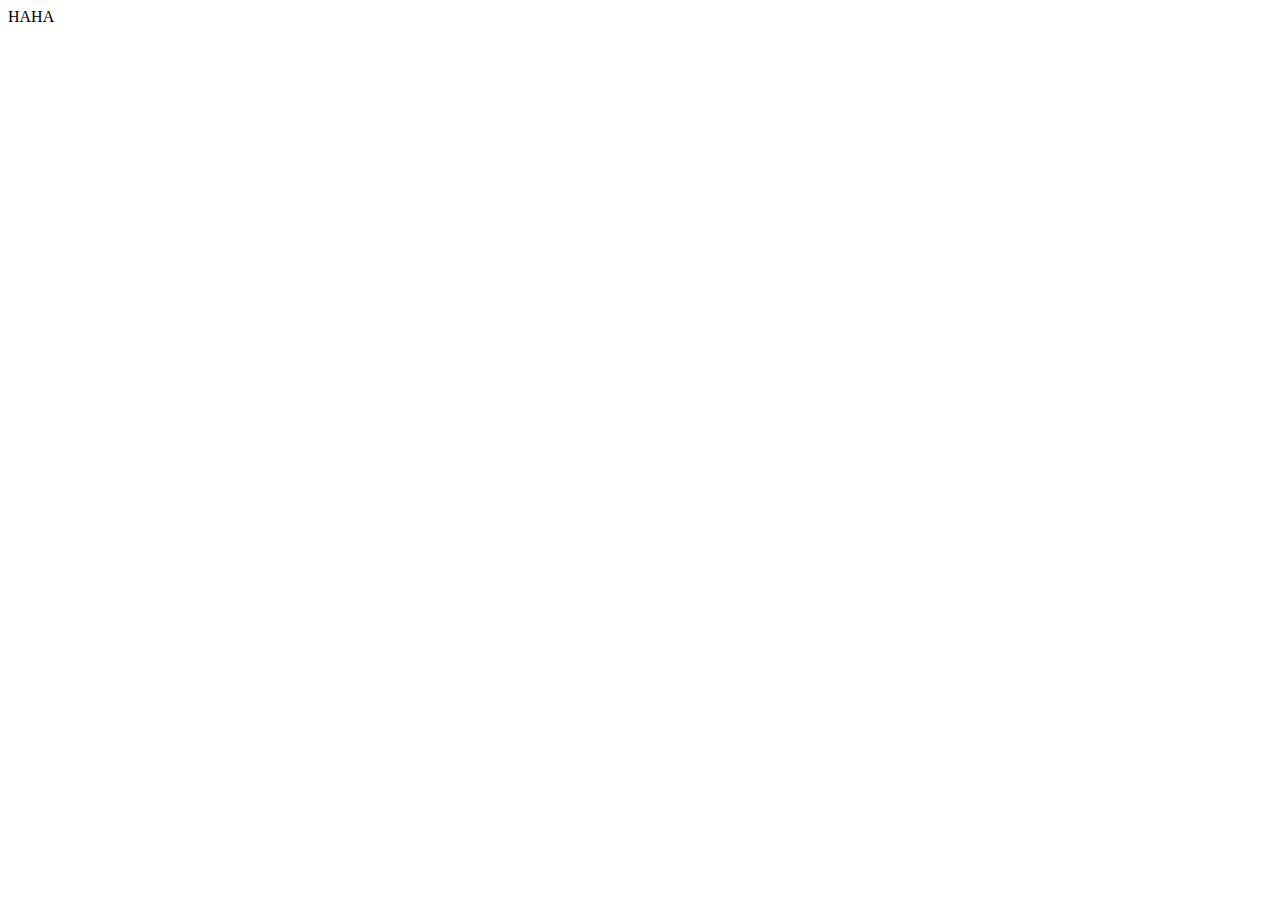
==== index.html @ 31ad7d95 "init" ====
<!DOCTYPE html>
<html>
    <head>
        <meta name="viewport" content="width=device-width, initial-scale=1.0">
        <title>My Resume</title>
        <link rel="stylesheet" href="">
    </head>
    <body>
        HAHA
        
        <script src="" async defer></script>
    </body>
</html>
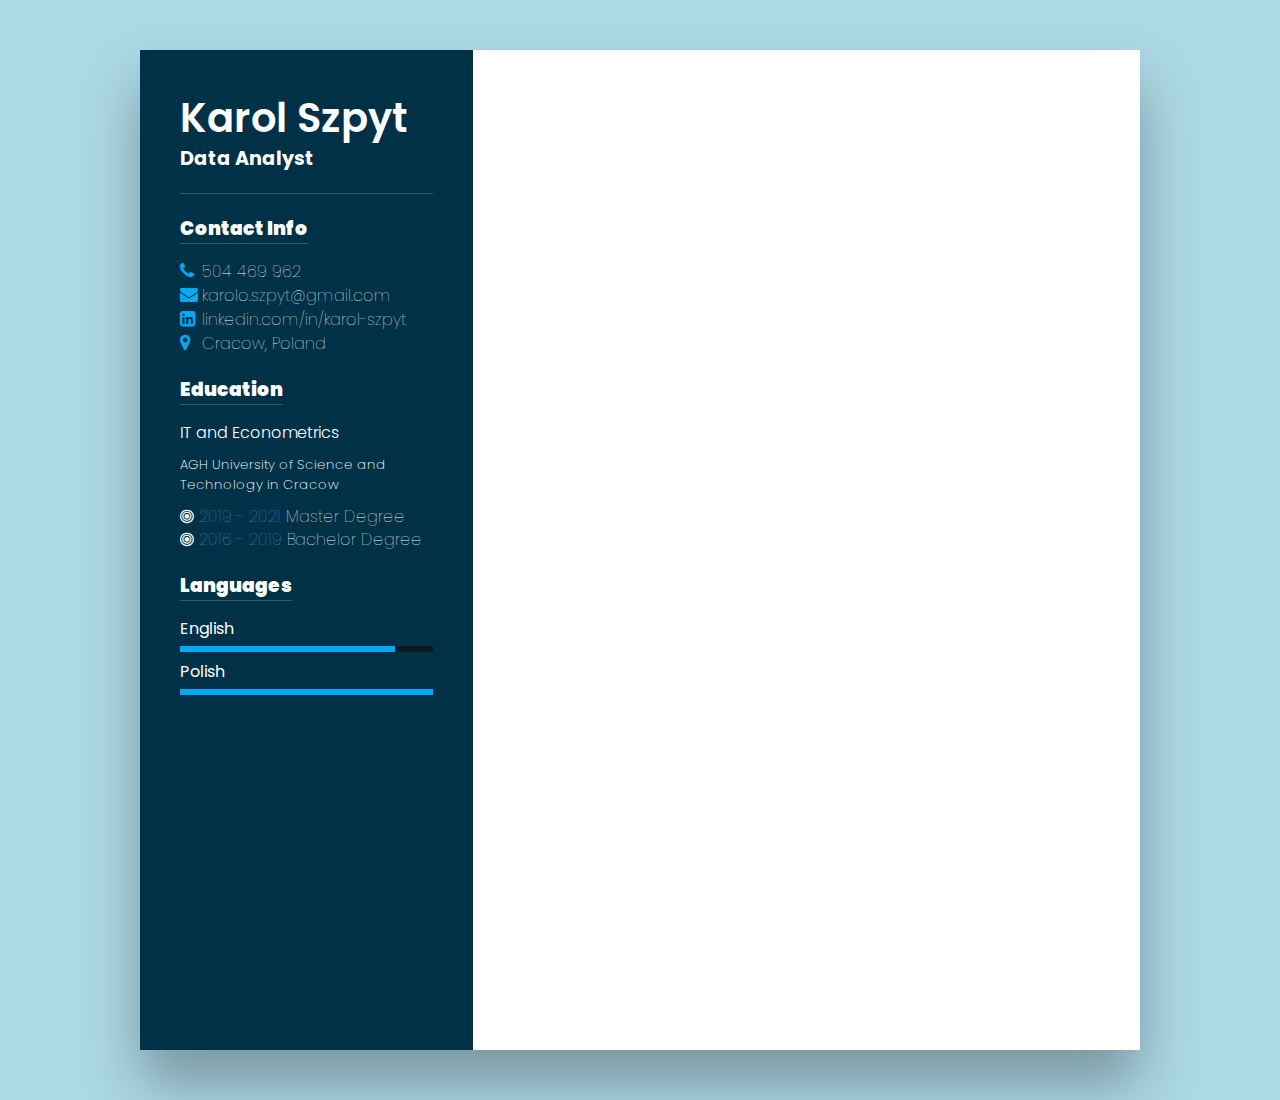
==== commit 3ed114fb: "changes" ====
--- a/index.html
+++ b/index.html
@@ -3,11 +3,72 @@
     <head>
         <meta name="viewport" content="width=device-width, initial-scale=1.0">
         <title>My Resume</title>
-        <link rel="stylesheet" href="">
+        <link rel="stylesheet" type="text/css" href="style.css">
+        <link rel="stylesheet" href="https://cdnjs.cloudflare.com/ajax/libs/font-awesome/4.7.0/css/font-awesome.css" integrity="sha512-5A8nwdMOWrSz20fDsjczgUidUBR8liPYU+WymTZP1lmY9G6Oc7HlZv156XqnsgNUzTyMefFTcsFH/tnJE/+xBg==" crossorigin="anonymous" referrerpolicy="no-referrer" />
     </head>
     <body>
-        HAHA
-        
-        <script src="" async defer></script>
+        <div class="container">
+            <div class="left_side">
+                <div class="profile_text">
+                    <h1 class="name_surname">Karol Szpyt</h1>
+                    <h2 class="job_position">Data Analyst</h2>
+                </div>
+                <div class="contact_info">
+                    <h3>Contact Info</h3>
+                    <ul>
+                        <li>
+                            <span class="icon"><i class="fa fa-phone" aria-hidden="true"></i></span>
+                            <span class="text">504 469 962</span>
+                        </li>
+                        <li>
+                            <span class="icon"><i class="fa fa-envelope" aria-hidden="true"></i></span>
+                            <span class="text">karolo.szpyt@gmail.com</span>
+                        </li>
+                        <li>
+                            <span class="icon"><i class="fa fa-linkedin-square" aria-hidden="true"></i></span>
+                            <span class="text">linkedin.com/in/karol-szpyt</span>
+                        </li>
+                        <li>
+                            <span class="icon"><i class="fa fa-map-marker" aria-hidden="true"></i></span>
+                            <span class="text">Cracow, Poland</span>
+                        </li>
+                    </ul>
+                </div>
+                <div class="education">
+                    <h3 class="education_title">Education</h3>
+                    <h4> IT and Econometrics</h4>
+                    <h5>AGH University of Science and Technology in Cracow</h5>
+                    <ul>
+                        <li>
+                            <span class="icon"><i class="fa fa-bullseye" aria-hidden="true"></i></span>
+                            <span class="years">2019 - 2021</span><span> Master Degree</span>
+                        </li>
+                        <li>
+                            <span class="icon"><i class="fa fa-bullseye" aria-hidden="true"></i></span>
+                            <span class="years">2016 - 2019</span><span> Bachelor Degree</span>
+                        </li>
+                    </ul>
+                </div>
+                <div class="languages">
+                    <h3>Languages</h3>
+                    <ul>
+                        <li>
+                            <span class="text">English</span>
+                            <span class="percent">
+                                <div style="width: 85%;"></div>
+                            </span>
+                        </li>
+                        <li>
+                            <span class="text">Polish</span>
+                            <span class="percent">
+                                <div style="width: 100%;"></div>
+                            </span>
+                        </li>
+                    </ul>
+                </div>
+            </div>
+            <div class="right_side">
+            </div>
+        </div>
     </body>
 </html>--- a/style.css
+++ b/style.css
@@ -0,0 +1,148 @@
+@import url('https://fonts.googleapis.com/css2?family=Poppins:ital,wght@0,100;0,200;0,300;0,400;0,500;0,600;0,700;0,800;0,900;1,100;1,200;1,300;1,400;1,500;1,600;1,700;1,800;1,900&display=swap');
+@page{
+    size: A4;
+    margin: 0;
+}
+@media print {
+    html, body {
+      width: 210mm;
+      height: 297mm;
+    }
+    /* ... the rest of the rules ... */
+  }
+* {
+    margin: 0;
+    padding: 0;
+    box-sizing: border-box;
+    font-family: "Poppins";
+}
+body {
+    background: lightblue;
+    display: flex;
+    justify-content: center;
+    align-items: center;
+    min-height: 100vh;
+}
+.container {
+    position: relative;
+    width: 100%;
+    max-width: 1000px;
+    min-height: 1000px;
+    background: white;
+    margin: 50px;
+    display: grid;
+    grid-template-columns: 1fr 2fr;
+    box-shadow: 0 35px 55px rgba(0, 0, 0, 0.3);
+}
+.container .left_side {
+    position: relative;
+    background: #003147;
+    padding: 40px;
+    color: #fff;
+}
+.profile_text {
+    position: relative;
+    display: flex;
+    flex-direction: column;
+    align-items: left;
+    padding-bottom: 20px;
+    border-bottom: 1px solid rgba(255, 255, 255, 0.2);
+    color: #fff;
+}
+
+.profile_text h1 {
+    font-weight: 600;
+    line-height: 1.4em;
+    font-size: 250%;
+}
+.profile_text h2 {
+    font-size: 120%;
+    line-height: 1.4em;
+    font-weight: 100px;
+}
+
+.left_side h3 {
+    display: inline-block;
+    border-bottom: 1px solid rgba(255, 255, 255, 0.2);
+    color: #fff;
+    font-weight: 900;
+    margin-bottom: 15px;
+    margin-top: 20px;
+}
+
+.contact_info ul {
+    position: relative;
+}
+
+.contact_info ul li {
+    list-style: none;
+    line-height: 23px;
+}
+
+.contact_info ul li .icon{
+    display: inline-block;
+    width: 18px;
+    
+    font-size: 18px;
+    color: #03a9f4;
+}
+
+.contact_info ul li span {
+    font-weight: 100;
+}
+
+.education {
+    color: #fff;
+}
+
+.education h4 {
+    font-weight: 300;
+    margin-bottom: 10px;
+}
+
+.education h5 {
+    font-weight: 200;
+    margin-bottom: 10px;
+}
+
+.education ul li {
+    list-style: none;
+    line-height: 23px;
+}
+
+.education ul li {
+    color: #fff;
+    font-weight: 100;
+}
+
+.education .years {
+    color: #03a9f4;
+}
+
+.languages .percent {
+    position: relative;
+    width: 100%;
+    height: 6px;
+    background: #081921;
+    display: block;
+    margin-top: 5px;
+    margin-bottom: 7px;
+}
+.languages .percent div {
+    position: absolute;
+    top: 0;
+    left: 0;
+    height: 100%;
+    background: #03a9f4;
+}
+
+.languages ul li {
+    list-style: none;
+}
+
+
+.container .right_side {
+    position: relative;
+    background: #fff;
+    padding: 40px;
+}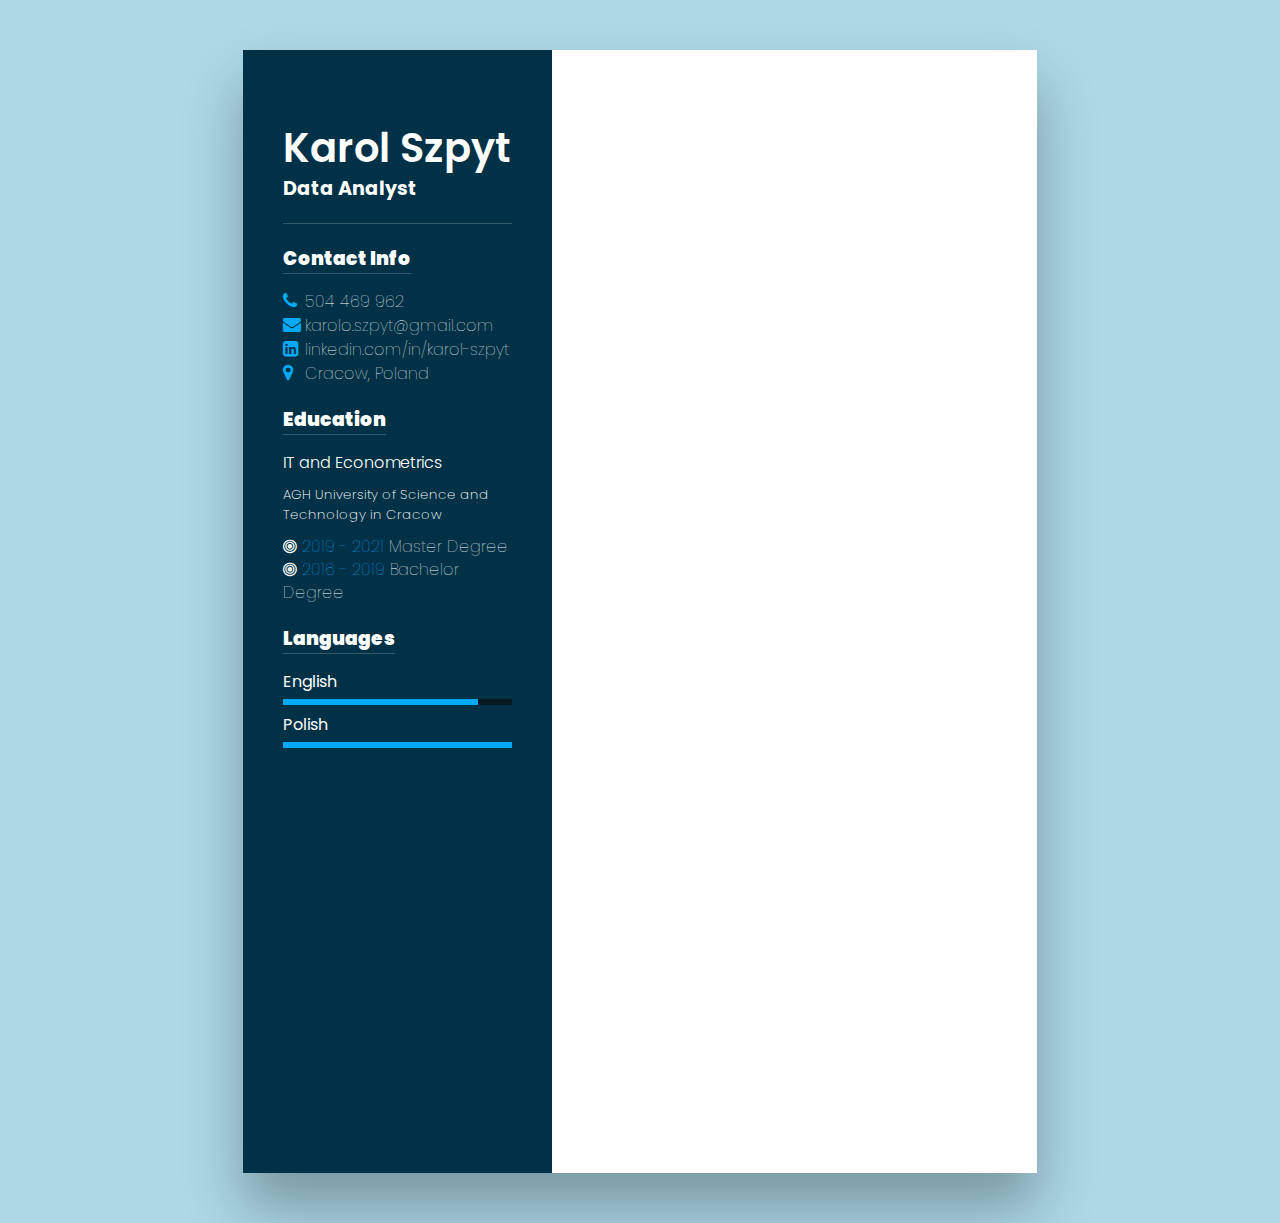
==== commit 45d02a66: "improvement" ====
--- a/index.html
+++ b/index.html
@@ -4,10 +4,11 @@
         <meta name="viewport" content="width=device-width, initial-scale=1.0">
         <title>My Resume</title>
         <link rel="stylesheet" type="text/css" href="style.css">
+        <link rel="stylesheet" type="text/css" href="print.css" media="print">
         <link rel="stylesheet" href="https://cdnjs.cloudflare.com/ajax/libs/font-awesome/4.7.0/css/font-awesome.css" integrity="sha512-5A8nwdMOWrSz20fDsjczgUidUBR8liPYU+WymTZP1lmY9G6Oc7HlZv156XqnsgNUzTyMefFTcsFH/tnJE/+xBg==" crossorigin="anonymous" referrerpolicy="no-referrer" />
     </head>
     <body>
-        <div class="container">
+        <div class="container" id="to_print">
             <div class="left_side">
                 <div class="profile_text">
                     <h1 class="name_surname">Karol Szpyt</h1>
--- a/style.css
+++ b/style.css
@@ -1,15 +1,6 @@
 @import url('https://fonts.googleapis.com/css2?family=Poppins:ital,wght@0,100;0,200;0,300;0,400;0,500;0,600;0,700;0,800;0,900;1,100;1,200;1,300;1,400;1,500;1,600;1,700;1,800;1,900&display=swap');
-@page{
-    size: A4;
-    margin: 0;
-}
-@media print {
-    html, body {
-      width: 210mm;
-      height: 297mm;
-    }
-    /* ... the rest of the rules ... */
-  }
+
+
 * {
     margin: 0;
     padding: 0;
@@ -26,12 +17,15 @@
 .container {
     position: relative;
     width: 100%;
-    max-width: 1000px;
-    min-height: 1000px;
+    width: 210mm;
+    height: 297mm;
+    /* max-width: 1000px; */
+    /* min-height: 1000px; */
+    /* min-height: 1124px; */
     background: white;
     margin: 50px;
     display: grid;
-    grid-template-columns: 1fr 2fr;
+    grid-template-columns: 30.9ch auto;
     box-shadow: 0 35px 55px rgba(0, 0, 0, 0.3);
 }
 .container .left_side {
@@ -39,6 +33,10 @@
     background: #003147;
     padding: 40px;
     color: #fff;
+}
+
+.name_surname{
+    margin-top: 30px;
 }
 .profile_text {
     position: relative;
--- a/print.css
+++ b/print.css
@@ -0,0 +1,23 @@
+@page{
+    size: A4;
+    margin: 0 !important;
+}
+
+@media print{
+    body{
+        /* display: none; */
+        visibility: hidden;
+        
+    }
+    .container{
+        /* min-height: 1124px; */
+        width: 210mm;
+        height: 297mm; 
+    }
+    .container, .container *{
+        /* display: block; */
+        visibility: visible;
+        margin: 0;
+        
+    }
+}